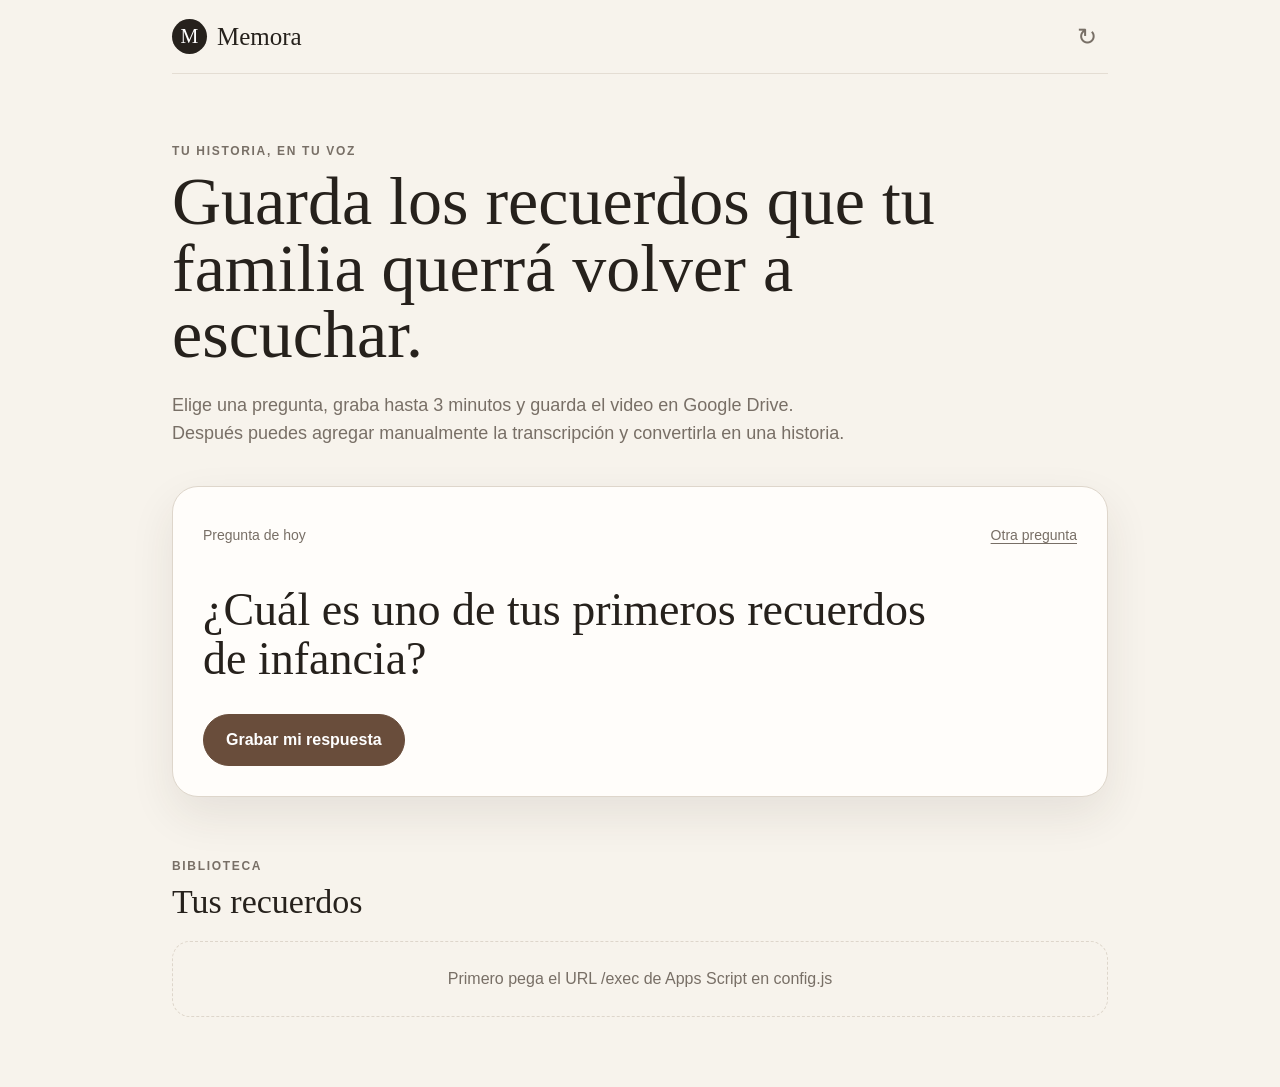
==== mem/index.html @ c2e4596f "Add files via upload" ====
<!doctype html>
<html lang="es">
<head>
  <meta charset="utf-8" />
  <meta name="viewport" content="width=device-width, initial-scale=1, viewport-fit=cover" />
  <meta name="theme-color" content="#f7f3ec" />
  <title>Memora — MVP</title>
  <link rel="stylesheet" href="styles.css" />
</head>
<body>
  <main class="app-shell">
    <header class="topbar">
      <button id="homeBtn" class="brand-button" aria-label="Ir al inicio">
        <span class="brand-mark">M</span>
        <span class="brand-name">Memora</span>
      </button>
      <button id="refreshBtn" class="icon-button" title="Actualizar memorias" aria-label="Actualizar memorias">↻</button>
    </header>

    <section id="homeView" class="view active">
      <div class="hero">
        <p class="eyebrow">TU HISTORIA, EN TU VOZ</p>
        <h1>Guarda los recuerdos que tu familia querrá volver a escuchar.</h1>
        <p class="hero-copy">Elige una pregunta, graba hasta 3 minutos y guarda el video en Google Drive. Después puedes agregar manualmente la transcripción y convertirla en una historia.</p>
      </div>

      <section class="question-card">
        <div class="question-meta">
          <span>Pregunta de hoy</span>
          <button id="anotherQuestionBtn" class="text-button">Otra pregunta</button>
        </div>
        <h2 id="questionText"></h2>
        <button id="startCameraBtn" class="primary-button">Grabar mi respuesta</button>
      </section>

      <section class="library-section">
        <div class="section-heading">
          <div>
            <p class="eyebrow">BIBLIOTECA</p>
            <h2>Tus recuerdos</h2>
          </div>
          <span id="memoryCount" class="memory-count"></span>
        </div>
        <div id="libraryState" class="state-card">Todavía no hay recuerdos guardados.</div>
        <div id="memoryGrid" class="memory-grid"></div>
      </section>
    </section>

    <section id="recordView" class="view">
      <div class="record-header">
        <button id="cancelRecordBtn" class="back-button">← Cancelar</button>
        <span id="recordTimer" class="timer">00:00</span>
      </div>

      <div class="record-question">
        <p class="eyebrow">RESPONDE CON CALMA</p>
        <h2 id="recordQuestionText"></h2>
      </div>

      <div class="camera-frame">
        <video id="cameraPreview" autoplay muted playsinline></video>
        <div id="cameraPlaceholder" class="camera-placeholder">
          <span>Activa cámara y micrófono para comenzar</span>
        </div>
        <div id="recordingBadge" class="recording-badge hidden"><span></span> Grabando</div>
      </div>

      <div class="record-actions">
        <button id="recordBtn" class="record-button" disabled aria-label="Comenzar grabación"><span></span></button>
        <p id="recordHint">Preparando cámara…</p>
      </div>
    </section>

    <section id="reviewView" class="view">
      <button id="reviewBackBtn" class="back-button">← Volver a grabar</button>
      <div class="record-question compact">
        <p class="eyebrow">REVISA TU RESPUESTA</p>
        <h2 id="reviewQuestionText"></h2>
      </div>
      <div class="camera-frame review-frame">
        <video id="recordedPreview" controls playsinline></video>
      </div>
      <div class="review-meta">
        <span id="recordingDuration"></span>
        
      </div>
      <div class="stack-actions">
        <button id="saveVideoBtn" class="primary-button">Guardar recuerdo</button>
        <button id="retakeBtn" class="secondary-button">Grabar de nuevo</button>
      </div>
    </section>

    <section id="savingView" class="view saving-view">
      <div class="loader"></div>
      <p class="eyebrow">GUARDANDO</p>
      <h2 id="savingTitle">Subiendo tu video a Google Drive…</h2>
      <p id="savingDetail">No cierres esta página hasta terminar.</p>
    </section>

    <section id="memoryView" class="view">
      <div class="memory-topline">
        <button id="memoryBackBtn" class="back-button">← Recuerdos</button>
        <button id="shareBtn" class="secondary-button small">Compartir</button>
      </div>

      <article class="memory-article">
        <p id="memoryDate" class="eyebrow"></p>
        <h1 id="memoryTitle"></h1>
        <p id="memoryQuestion" class="memory-question"></p>

        <div class="drive-player-wrap">
          <iframe id="drivePlayer" title="Video del recuerdo" allow="autoplay" allowfullscreen></iframe>
        </div>

        <div class="tabs" role="tablist">
          <button id="storyTab" class="tab active" data-tab="story">Historia</button>
          <button id="transcriptTab" class="tab" data-tab="transcript">Transcripción</button>
        </div>

        <section id="storyPanel" class="text-panel active">
          <div id="storyRead" class="read-copy empty-copy">Aún no hay una historia escrita.</div>
          <div id="storyEdit" class="edit-box">
            <label for="titleInput">Título del recuerdo</label>
            <input id="titleInput" type="text" maxlength="120" placeholder="Ej. El taller de mi abuelo" />
            <label for="storyInput">Historia</label>
            <textarea id="storyInput" rows="12" placeholder="Pega o escribe aquí la versión narrativa final…"></textarea>
          </div>
        </section>

        <section id="transcriptPanel" class="text-panel">
          <div id="transcriptRead" class="read-copy empty-copy">Aún no hay una transcripción.</div>
          <div id="transcriptEdit" class="edit-box">
            <label for="transcriptInput">Transcripción manual</label>
            <textarea id="transcriptInput" rows="14" placeholder="Pega aquí la transcripción verbatim…"></textarea>
          </div>
        </section>

        <div id="editActions" class="edit-actions">
          <button id="saveTextBtn" class="primary-button">Guardar texto</button>
          <p id="textSaveStatus" class="inline-status"></p>
        </div>
      </article>
    </section>

    <div id="toast" class="toast" role="status" aria-live="polite"></div>
  </main>

  <script src="config.js"></script>
  <script src="app.js"></script>
</body>
</html>
---- mem/styles.css ----
:root {
  --bg: #f7f3ec;
  --card: #fffdfa;
  --ink: #26211c;
  --muted: #786f66;
  --line: #ded6cb;
  --accent: #694d3b;
  --accent-dark: #4f392c;
  --soft: #efe7dc;
  --danger: #a54535;
  --shadow: 0 18px 45px rgba(52, 39, 28, 0.09);
  font-family: Inter, ui-sans-serif, -apple-system, BlinkMacSystemFont, "Segoe UI", sans-serif;
}

* { box-sizing: border-box; }
html { background: var(--bg); }
body {
  margin: 0;
  background: var(--bg);
  color: var(--ink);
  min-height: 100vh;
}
button, input, textarea { font: inherit; }
button { cursor: pointer; }

.app-shell { max-width: 980px; margin: 0 auto; padding: 0 22px 70px; }
.topbar {
  min-height: 74px;
  display: flex;
  align-items: center;
  justify-content: space-between;
  border-bottom: 1px solid rgba(222,214,203,.75);
}
.brand-button { border: 0; background: transparent; display:flex; align-items:center; gap:10px; color:var(--ink); padding:0; }
.brand-mark { width:35px; height:35px; display:grid; place-items:center; border-radius:50%; background:var(--ink); color:white; font-family:Georgia,serif; font-size:20px; }
.brand-name { font-family: Georgia, serif; font-size: 25px; }
.icon-button, .back-button, .text-button { border: 0; background: transparent; color: var(--muted); padding: 10px 0; }
.icon-button { font-size: 24px; width:42px; }
.text-button { text-decoration: underline; text-underline-offset: 3px; }

.view { display: none; }
.view.active { display: block; }
.hero { padding: 70px 0 38px; max-width: 780px; }
.eyebrow { margin:0 0 10px; font-size:12px; font-weight:750; letter-spacing:.14em; color:var(--muted); }
h1,h2 { font-family: Georgia, "Times New Roman", serif; font-weight: 500; }
.hero h1 { font-size: clamp(40px, 7vw, 68px); line-height: .98; margin: 0; max-width: 850px; }
.hero-copy { margin: 24px 0 0; max-width: 680px; color: var(--muted); font-size: 18px; line-height: 1.55; }

.question-card {
  background: var(--card);
  border: 1px solid var(--line);
  border-radius: 26px;
  padding: 30px;
  box-shadow: var(--shadow);
}
.question-meta { display:flex; justify-content:space-between; align-items:center; color:var(--muted); font-size:14px; }
.question-card h2 { font-size: clamp(30px, 5vw, 46px); line-height:1.08; max-width:760px; margin:32px 0 30px; }
.primary-button, .secondary-button {
  border-radius: 999px;
  min-height: 52px;
  padding: 0 22px;
  border: 1px solid var(--accent);
  font-weight: 700;
}
.primary-button { background: var(--accent); color:white; }
.primary-button:hover { background:var(--accent-dark); }
.primary-button:disabled { opacity:.55; cursor:not-allowed; }
.secondary-button { background: transparent; color: var(--accent); }
.secondary-button.small { min-height:42px; padding:0 17px; }

.library-section { padding-top: 62px; }
.section-heading { display:flex; justify-content:space-between; align-items:flex-end; gap:24px; margin-bottom:20px; }
.section-heading h2 { font-size:34px; margin:0; }
.memory-count { color:var(--muted); font-size:14px; }
.state-card { padding:28px; border:1px dashed var(--line); border-radius:18px; color:var(--muted); text-align:center; }
.memory-grid { display:grid; grid-template-columns:repeat(3,minmax(0,1fr)); gap:18px; }
.memory-card { background:var(--card); border:1px solid var(--line); border-radius:20px; overflow:hidden; cursor:pointer; transition: transform .15s ease, box-shadow .15s ease; }
.memory-card:hover { transform:translateY(-2px); box-shadow:var(--shadow); }
.memory-thumb { aspect-ratio:16/10; background:linear-gradient(145deg,#d8cab8,#a99480); display:flex; align-items:flex-end; padding:14px; color:white; }
.memory-thumb span { background:rgba(38,33,28,.62); border-radius:999px; padding:7px 10px; font-size:12px; backdrop-filter:blur(8px); }
.memory-card-body { padding:18px; }
.memory-card h3 { margin:0 0 9px; font-family:Georgia,serif; font-size:23px; font-weight:500; }
.memory-card p { margin:0; color:var(--muted); font-size:14px; line-height:1.45; }

.record-header, .memory-topline { display:flex; justify-content:space-between; align-items:center; padding:28px 0 22px; }
.timer { font-variant-numeric: tabular-nums; font-weight:700; color:var(--muted); }
.record-question { max-width:760px; padding: 25px 0 22px; }
.record-question.compact { padding-top:4px; }
.record-question h2 { font-size:clamp(30px,5vw,48px); line-height:1.08; margin:0; }
.camera-frame { position:relative; background:#161412; border-radius:26px; overflow:hidden; aspect-ratio:16/10; box-shadow:var(--shadow); }
.camera-frame video { width:100%; height:100%; object-fit:cover; display:block; background:#161412; }
.camera-placeholder { position:absolute; inset:0; display:grid; place-items:center; color:#d7d0c8; padding:30px; text-align:center; }
.camera-placeholder.hidden { display:none; }
.recording-badge { position:absolute; top:18px; left:18px; background:rgba(30,24,20,.65); color:white; border-radius:999px; padding:8px 11px; font-size:12px; display:flex; gap:7px; align-items:center; }
.recording-badge span { width:9px; height:9px; background:#f04a3e; border-radius:50%; }
.hidden { display:none !important; }
.record-actions { display:flex; flex-direction:column; align-items:center; padding:26px 0; color:var(--muted); }
.record-button { width:78px; height:78px; border-radius:50%; border:7px solid white; outline:2px solid var(--line); background:#d94a3d; display:grid; place-items:center; box-shadow:0 6px 20px rgba(0,0,0,.12); }
.record-button span { width:29px; height:29px; border-radius:50%; background:white; }
.record-button.recording span { border-radius:5px; width:24px; height:24px; }
.review-meta { display:flex; justify-content:space-between; color:var(--muted); font-size:14px; padding:14px 2px 20px; }
.stack-actions { display:grid; grid-template-columns:1fr 1fr; gap:12px; max-width:520px; }

.saving-view { text-align:center; padding:140px 15px; }
.loader { width:44px; height:44px; border:4px solid var(--line); border-top-color:var(--accent); border-radius:50%; margin:0 auto 25px; animation:spin 1s linear infinite; }
@keyframes spin { to { transform:rotate(360deg); } }
.saving-view h2 { font-size:36px; margin:6px 0 10px; }
.saving-view p:last-child { color:var(--muted); }

.memory-article { max-width:780px; margin:0 auto; }
.memory-article > h1 { font-size:clamp(40px,7vw,64px); line-height:1.02; margin:8px 0 16px; }
.memory-question { color:var(--muted); font-family:Georgia,serif; font-style:italic; font-size:21px; line-height:1.45; margin:0 0 28px; }
.drive-player-wrap { background:#171411; border-radius:24px; overflow:hidden; aspect-ratio:16/9; box-shadow:var(--shadow); }
.drive-player-wrap iframe { border:0; width:100%; height:100%; background:#171411; }
.tabs { display:flex; gap:24px; margin:42px 0 0; border-bottom:1px solid var(--line); }
.tab { border:0; background:transparent; padding:14px 0; color:var(--muted); font-weight:700; border-bottom:2px solid transparent; }
.tab.active { color:var(--ink); border-color:var(--ink); }
.text-panel { display:none; padding:28px 0 8px; }
.text-panel.active { display:block; }
.read-copy { font-family:Georgia,serif; font-size:22px; line-height:1.75; white-space:pre-wrap; }
.empty-copy { color:#a39b93; font-style:italic; }
.edit-box { margin-top:30px; padding:24px; border-radius:20px; background:var(--card); border:1px solid var(--line); display:grid; gap:10px; }
.edit-box label { font-weight:700; font-size:13px; margin-top:6px; }
.edit-box input, .edit-box textarea { border:1px solid var(--line); border-radius:13px; background:white; padding:13px 14px; color:var(--ink); width:100%; }
.edit-box textarea { resize:vertical; line-height:1.5; }
.edit-actions { display:flex; align-items:center; gap:16px; padding:14px 0 60px; }
.inline-status { color:var(--muted); font-size:14px; }

.toast { position:fixed; left:50%; bottom:26px; transform:translate(-50%,120px); opacity:0; background:#25201c; color:white; border-radius:999px; padding:12px 18px; box-shadow:var(--shadow); transition:.25s ease; z-index:50; max-width:calc(100vw - 30px); text-align:center; }
.toast.show { transform:translate(-50%,0); opacity:1; }

body.family-view .topbar,
body.family-view #memoryBackBtn,
body.family-view #shareBtn,
body.family-view .edit-box,
body.family-view #editActions { display:none !important; }
body.family-view .memory-topline { min-height:28px; padding:0; }

@media (max-width: 760px) {
  .app-shell { padding:0 15px 55px; }
  .hero { padding-top:48px; }
  .question-card { padding:22px; border-radius:21px; }
  .memory-grid { grid-template-columns:1fr; }
  .camera-frame { aspect-ratio:4/5; border-radius:22px; }
  .review-frame { aspect-ratio:4/5; }
  .stack-actions { grid-template-columns:1fr; max-width:none; }
  .memory-article > h1 { font-size:42px; }
  .read-copy { font-size:20px; }
  .drive-player-wrap { border-radius:18px; }
}
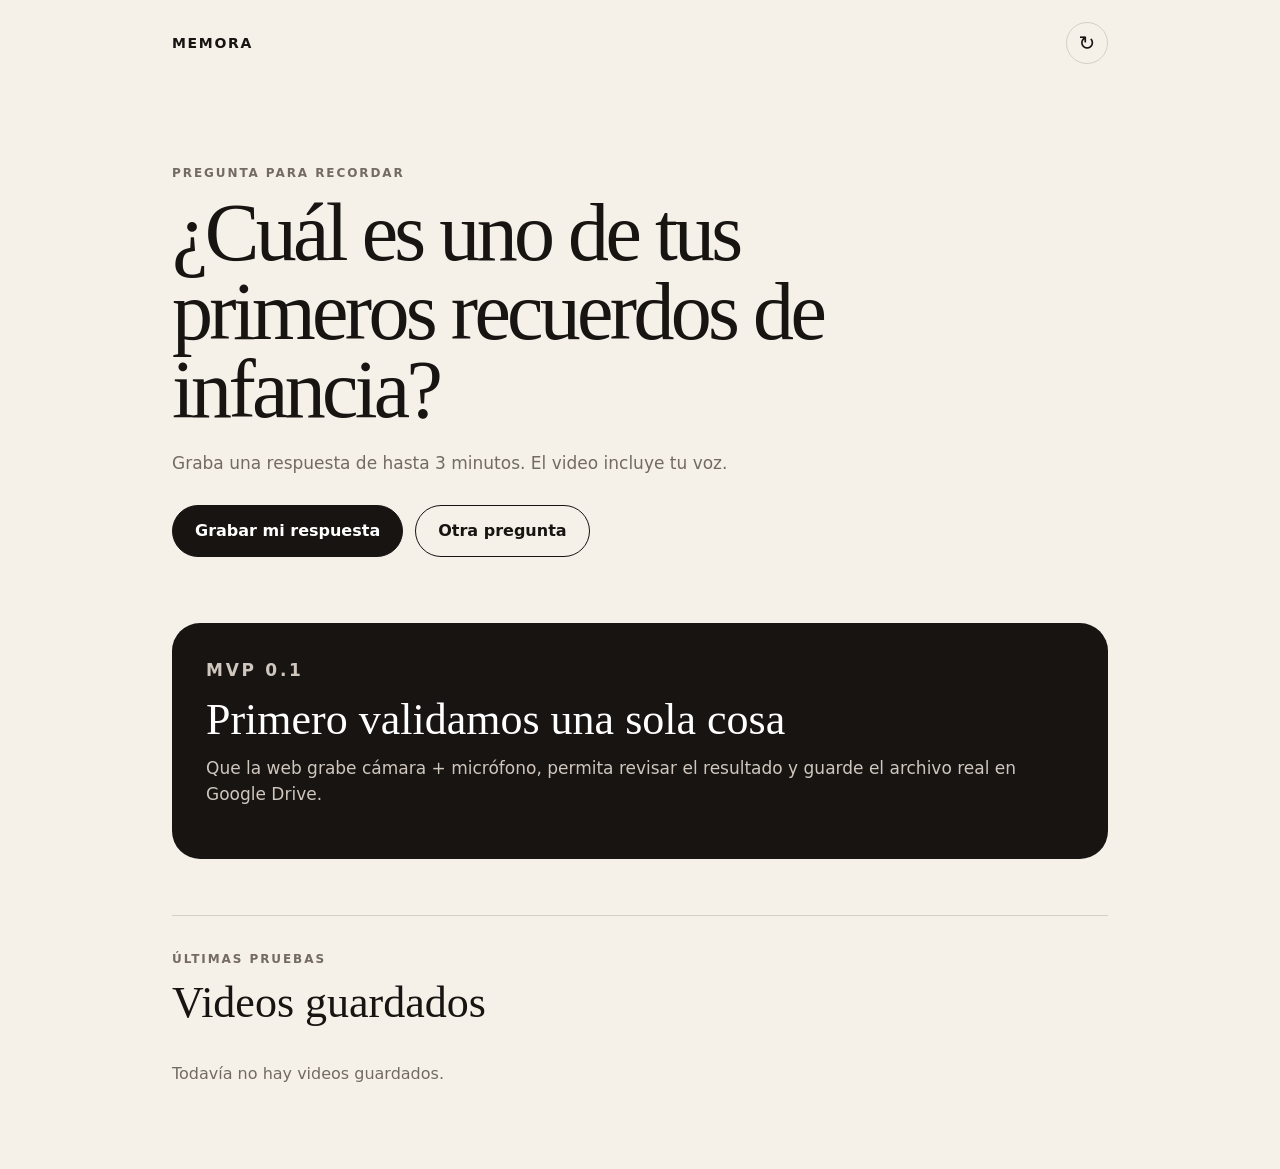
==== commit 4725d988: "Add files via upload" ====
--- a/mem/index.html
+++ b/mem/index.html
@@ -2,148 +2,104 @@
 <html lang="es">
 <head>
   <meta charset="utf-8" />
-  <meta name="viewport" content="width=device-width, initial-scale=1, viewport-fit=cover" />
-  <meta name="theme-color" content="#f7f3ec" />
-  <title>Memora — MVP</title>
+  <meta name="viewport" content="width=device-width,initial-scale=1,viewport-fit=cover" />
+  <meta name="theme-color" content="#f5f0e8" />
+  <title>Memora — MVP 0.1</title>
   <link rel="stylesheet" href="styles.css" />
 </head>
 <body>
-  <main class="app-shell">
+  <main class="shell">
     <header class="topbar">
-      <button id="homeBtn" class="brand-button" aria-label="Ir al inicio">
-        <span class="brand-mark">M</span>
-        <span class="brand-name">Memora</span>
-      </button>
-      <button id="refreshBtn" class="icon-button" title="Actualizar memorias" aria-label="Actualizar memorias">↻</button>
+      <a class="brand" href="./">MEMORA</a>
+      <button id="refreshBtn" class="icon-btn" type="button" title="Actualizar">↻</button>
     </header>
 
     <section id="homeView" class="view active">
       <div class="hero">
-        <p class="eyebrow">TU HISTORIA, EN TU VOZ</p>
-        <h1>Guarda los recuerdos que tu familia querrá volver a escuchar.</h1>
-        <p class="hero-copy">Elige una pregunta, graba hasta 3 minutos y guarda el video en Google Drive. Después puedes agregar manualmente la transcripción y convertirla en una historia.</p>
+        <p class="eyebrow">PREGUNTA PARA RECORDAR</p>
+        <h1 id="questionText">Cargando pregunta…</h1>
+        <p class="subcopy">Graba una respuesta de hasta 3 minutos. El video incluye tu voz.</p>
+        <div class="hero-actions">
+          <button id="startCameraBtn" class="primary-btn" type="button">Grabar mi respuesta</button>
+          <button id="anotherQuestionBtn" class="secondary-btn" type="button">Otra pregunta</button>
+        </div>
       </div>
 
-      <section class="question-card">
-        <div class="question-meta">
-          <span>Pregunta de hoy</span>
-          <button id="anotherQuestionBtn" class="text-button">Otra pregunta</button>
-        </div>
-        <h2 id="questionText"></h2>
-        <button id="startCameraBtn" class="primary-button">Grabar mi respuesta</button>
+      <section class="proof-card">
+        <p class="eyebrow">MVP 0.1</p>
+        <h2>Primero validamos una sola cosa</h2>
+        <p>Que la web grabe cámara + micrófono, permita revisar el resultado y guarde el archivo real en Google Drive.</p>
       </section>
 
-      <section class="library-section">
-        <div class="section-heading">
+      <section class="latest-section">
+        <div class="section-title-row">
           <div>
-            <p class="eyebrow">BIBLIOTECA</p>
-            <h2>Tus recuerdos</h2>
+            <p class="eyebrow">ÚLTIMAS PRUEBAS</p>
+            <h2>Videos guardados</h2>
           </div>
-          <span id="memoryCount" class="memory-count"></span>
         </div>
-        <div id="libraryState" class="state-card">Todavía no hay recuerdos guardados.</div>
-        <div id="memoryGrid" class="memory-grid"></div>
+        <div id="memoryList" class="memory-list"></div>
+        <p id="emptyMemories" class="empty-copy">Todavía no hay videos guardados.</p>
       </section>
     </section>
 
     <section id="recordView" class="view">
-      <div class="record-header">
-        <button id="cancelRecordBtn" class="back-button">← Cancelar</button>
-        <span id="recordTimer" class="timer">00:00</span>
+      <button id="cancelRecordBtn" class="back-btn" type="button">← Volver</button>
+      <p class="eyebrow">RESPONDE ESTA PREGUNTA</p>
+      <h2 id="recordQuestionText" class="record-question"></h2>
+
+      <div class="camera-wrap">
+        <video id="cameraPreview" autoplay muted playsinline></video>
+        <div id="cameraPlaceholder" class="camera-placeholder">Preparando cámara…</div>
+        <div id="recordingBadge" class="recording-badge hidden">● <span id="recordTimer">00:00</span></div>
       </div>
 
-      <div class="record-question">
-        <p class="eyebrow">RESPONDE CON CALMA</p>
-        <h2 id="recordQuestionText"></h2>
-      </div>
-
-      <div class="camera-frame">
-        <video id="cameraPreview" autoplay muted playsinline></video>
-        <div id="cameraPlaceholder" class="camera-placeholder">
-          <span>Activa cámara y micrófono para comenzar</span>
-        </div>
-        <div id="recordingBadge" class="recording-badge hidden"><span></span> Grabando</div>
-      </div>
-
-      <div class="record-actions">
-        <button id="recordBtn" class="record-button" disabled aria-label="Comenzar grabación"><span></span></button>
-        <p id="recordHint">Preparando cámara…</p>
+      <div class="record-controls">
+        <button id="recordBtn" class="record-btn" type="button" aria-label="Comenzar o terminar grabación">
+          <span></span>
+        </button>
+        <p id="recordHint">Máximo 3 minutos</p>
       </div>
     </section>
 
     <section id="reviewView" class="view">
-      <button id="reviewBackBtn" class="back-button">← Volver a grabar</button>
-      <div class="record-question compact">
-        <p class="eyebrow">REVISA TU RESPUESTA</p>
-        <h2 id="reviewQuestionText"></h2>
-      </div>
-      <div class="camera-frame review-frame">
+      <button id="reviewBackBtn" class="back-btn" type="button">← Descartar</button>
+      <p class="eyebrow">REVISA TU RESPUESTA</p>
+      <h2 id="reviewQuestionText" class="record-question"></h2>
+
+      <div class="review-player">
         <video id="recordedPreview" controls playsinline></video>
       </div>
-      <div class="review-meta">
-        <span id="recordingDuration"></span>
-        
-      </div>
+      <p id="recordingDuration" class="meta-copy"></p>
+
       <div class="stack-actions">
-        <button id="saveVideoBtn" class="primary-button">Guardar recuerdo</button>
-        <button id="retakeBtn" class="secondary-button">Grabar de nuevo</button>
+        <button id="saveVideoBtn" class="primary-btn" type="button">Guardar video en Drive</button>
+        <button id="retakeBtn" class="secondary-btn" type="button">Grabar otra vez</button>
       </div>
     </section>
 
-    <section id="savingView" class="view saving-view">
-      <div class="loader"></div>
-      <p class="eyebrow">GUARDANDO</p>
-      <h2 id="savingTitle">Subiendo tu video a Google Drive…</h2>
-      <p id="savingDetail">No cierres esta página hasta terminar.</p>
+    <section id="savingView" class="view centered-view">
+      <div class="spinner" aria-hidden="true"></div>
+      <h2 id="savingTitle">Guardando video…</h2>
+      <p id="savingDetail">No cierres esta página.</p>
     </section>
 
-    <section id="memoryView" class="view">
-      <div class="memory-topline">
-        <button id="memoryBackBtn" class="back-button">← Recuerdos</button>
-        <button id="shareBtn" class="secondary-button small">Compartir</button>
+    <section id="successView" class="view">
+      <button id="successHomeBtn" class="back-btn" type="button">← Inicio</button>
+      <p class="eyebrow">VIDEO GUARDADO</p>
+      <h1>La grabación ya está en Google Drive.</h1>
+      <p id="successQuestion" class="success-question"></p>
+      <div class="drive-player-wrap">
+        <iframe id="drivePlayer" title="Video guardado en Google Drive" allow="autoplay"></iframe>
       </div>
+      <div class="stack-actions">
+        <a id="openDriveBtn" class="primary-btn link-btn" href="#" target="_blank" rel="noopener">Abrir archivo en Drive</a>
+        <button id="recordAnotherBtn" class="secondary-btn" type="button">Grabar otro recuerdo</button>
+      </div>
+    </section>
+  </main>
 
-      <article class="memory-article">
-        <p id="memoryDate" class="eyebrow"></p>
-        <h1 id="memoryTitle"></h1>
-        <p id="memoryQuestion" class="memory-question"></p>
-
-        <div class="drive-player-wrap">
-          <iframe id="drivePlayer" title="Video del recuerdo" allow="autoplay" allowfullscreen></iframe>
-        </div>
-
-        <div class="tabs" role="tablist">
-          <button id="storyTab" class="tab active" data-tab="story">Historia</button>
-          <button id="transcriptTab" class="tab" data-tab="transcript">Transcripción</button>
-        </div>
-
-        <section id="storyPanel" class="text-panel active">
-          <div id="storyRead" class="read-copy empty-copy">Aún no hay una historia escrita.</div>
-          <div id="storyEdit" class="edit-box">
-            <label for="titleInput">Título del recuerdo</label>
-            <input id="titleInput" type="text" maxlength="120" placeholder="Ej. El taller de mi abuelo" />
-            <label for="storyInput">Historia</label>
-            <textarea id="storyInput" rows="12" placeholder="Pega o escribe aquí la versión narrativa final…"></textarea>
-          </div>
-        </section>
-
-        <section id="transcriptPanel" class="text-panel">
-          <div id="transcriptRead" class="read-copy empty-copy">Aún no hay una transcripción.</div>
-          <div id="transcriptEdit" class="edit-box">
-            <label for="transcriptInput">Transcripción manual</label>
-            <textarea id="transcriptInput" rows="14" placeholder="Pega aquí la transcripción verbatim…"></textarea>
-          </div>
-        </section>
-
-        <div id="editActions" class="edit-actions">
-          <button id="saveTextBtn" class="primary-button">Guardar texto</button>
-          <p id="textSaveStatus" class="inline-status"></p>
-        </div>
-      </article>
-    </section>
-
-    <div id="toast" class="toast" role="status" aria-live="polite"></div>
-  </main>
+  <div id="toast" class="toast" role="status" aria-live="polite"></div>
 
   <script src="config.js"></script>
   <script src="app.js"></script>
--- a/mem/styles.css
+++ b/mem/styles.css
@@ -1,150 +1,82 @@
 :root {
-  --bg: #f7f3ec;
-  --card: #fffdfa;
-  --ink: #26211c;
-  --muted: #786f66;
-  --line: #ded6cb;
-  --accent: #694d3b;
-  --accent-dark: #4f392c;
-  --soft: #efe7dc;
-  --danger: #a54535;
-  --shadow: 0 18px 45px rgba(52, 39, 28, 0.09);
-  font-family: Inter, ui-sans-serif, -apple-system, BlinkMacSystemFont, "Segoe UI", sans-serif;
+  --bg: #f5f0e8;
+  --ink: #171412;
+  --muted: #736b63;
+  --line: #d8cfc4;
+  --paper: #fffdf9;
+  --accent: #d64b3d;
+  --accent-dark: #b73b30;
+  --radius: 28px;
 }
-
 * { box-sizing: border-box; }
 html { background: var(--bg); }
 body {
   margin: 0;
+  min-height: 100vh;
   background: var(--bg);
   color: var(--ink);
-  min-height: 100vh;
+  font-family: Inter, ui-sans-serif, system-ui, -apple-system, BlinkMacSystemFont, "Segoe UI", sans-serif;
 }
 button, input, textarea { font: inherit; }
-button { cursor: pointer; }
-
-.app-shell { max-width: 980px; margin: 0 auto; padding: 0 22px 70px; }
-.topbar {
-  min-height: 74px;
-  display: flex;
-  align-items: center;
-  justify-content: space-between;
-  border-bottom: 1px solid rgba(222,214,203,.75);
+button, a { -webkit-tap-highlight-color: transparent; }
+.shell { width: min(980px, 100%); margin: 0 auto; padding: 22px 22px 70px; }
+.topbar { display:flex; align-items:center; justify-content:space-between; margin-bottom:30px; }
+.brand { color:var(--ink); text-decoration:none; font-weight:900; letter-spacing:.12em; font-size:14px; }
+.icon-btn, .back-btn { border:0; background:transparent; color:var(--ink); cursor:pointer; }
+.icon-btn { width:42px; height:42px; border:1px solid var(--line); border-radius:50%; font-size:20px; }
+.back-btn { padding:0 0 24px; font-weight:750; }
+.view { display:none; }
+.view.active { display:block; }
+.hero { padding:72px 0 54px; max-width:790px; }
+.eyebrow { margin:0 0 14px; color:var(--muted); font-size:12px; font-weight:900; letter-spacing:.16em; }
+h1, h2, p { margin-top:0; }
+h1 { margin-bottom:20px; font-family: Georgia, "Times New Roman", serif; font-size:clamp(42px,8vw,82px); line-height:.96; font-weight:500; letter-spacing:-.045em; }
+h2 { margin-bottom:12px; font-family: Georgia, "Times New Roman", serif; font-size:clamp(28px,5vw,44px); line-height:1.05; font-weight:500; }
+.subcopy, .proof-card p, .meta-copy, .success-question { color:var(--muted); font-size:17px; line-height:1.55; }
+.hero-actions, .stack-actions { display:flex; gap:12px; flex-wrap:wrap; margin-top:28px; }
+.primary-btn, .secondary-btn {
+  min-height:52px; padding:0 22px; border-radius:999px; cursor:pointer; font-weight:850; border:1px solid var(--ink);
 }
-.brand-button { border: 0; background: transparent; display:flex; align-items:center; gap:10px; color:var(--ink); padding:0; }
-.brand-mark { width:35px; height:35px; display:grid; place-items:center; border-radius:50%; background:var(--ink); color:white; font-family:Georgia,serif; font-size:20px; }
-.brand-name { font-family: Georgia, serif; font-size: 25px; }
-.icon-button, .back-button, .text-button { border: 0; background: transparent; color: var(--muted); padding: 10px 0; }
-.icon-button { font-size: 24px; width:42px; }
-.text-button { text-decoration: underline; text-underline-offset: 3px; }
-
-.view { display: none; }
-.view.active { display: block; }
-.hero { padding: 70px 0 38px; max-width: 780px; }
-.eyebrow { margin:0 0 10px; font-size:12px; font-weight:750; letter-spacing:.14em; color:var(--muted); }
-h1,h2 { font-family: Georgia, "Times New Roman", serif; font-weight: 500; }
-.hero h1 { font-size: clamp(40px, 7vw, 68px); line-height: .98; margin: 0; max-width: 850px; }
-.hero-copy { margin: 24px 0 0; max-width: 680px; color: var(--muted); font-size: 18px; line-height: 1.55; }
-
-.question-card {
-  background: var(--card);
-  border: 1px solid var(--line);
-  border-radius: 26px;
-  padding: 30px;
-  box-shadow: var(--shadow);
+.primary-btn { background:var(--ink); color:#fff; }
+.primary-btn:hover { background:#000; }
+.secondary-btn { background:transparent; color:var(--ink); }
+.link-btn { display:inline-flex; align-items:center; justify-content:center; text-decoration:none; }
+.proof-card { background:var(--ink); color:#fff; border-radius:var(--radius); padding:34px; margin:12px 0 56px; }
+.proof-card .eyebrow, .proof-card p { color:#cfc6bd; }
+.latest-section { padding-top:10px; border-top:1px solid var(--line); }
+.section-title-row { display:flex; justify-content:space-between; align-items:flex-end; gap:20px; margin:26px 0; }
+.memory-list { display:grid; grid-template-columns:repeat(3,minmax(0,1fr)); gap:14px; }
+.memory-card { background:var(--paper); border:1px solid var(--line); border-radius:20px; padding:18px; }
+.memory-card strong { display:block; margin-bottom:8px; }
+.memory-card small { color:var(--muted); }
+.memory-card a { display:inline-block; color:var(--ink); margin-top:12px; font-weight:800; }
+.empty-copy { color:var(--muted); }
+.record-question { max-width:800px; margin-bottom:28px; }
+.camera-wrap, .review-player, .drive-player-wrap { background:#151311; border-radius:30px; overflow:hidden; position:relative; }
+.camera-wrap { aspect-ratio:16/9; }
+.camera-wrap video, .review-player video { width:100%; height:100%; display:block; object-fit:cover; background:#151311; }
+.review-player video { max-height:70vh; object-fit:contain; }
+.camera-placeholder { position:absolute; inset:0; display:grid; place-items:center; color:#fff; }
+.hidden { display:none !important; }
+.recording-badge { position:absolute; top:18px; left:18px; border-radius:999px; padding:9px 13px; color:#fff; background:rgba(0,0,0,.62); font-variant-numeric:tabular-nums; }
+.record-controls { display:flex; flex-direction:column; align-items:center; gap:14px; padding:36px 0; }
+.record-controls p { color:var(--muted); }
+.record-btn { width:104px; height:104px; border-radius:50%; border:3px solid #fff; outline:3px solid var(--line); background:#fff; cursor:pointer; box-shadow:0 12px 30px rgba(0,0,0,.09); display:grid; place-items:center; }
+.record-btn span { width:70px; height:70px; border-radius:50%; background:var(--accent); transition:.2s ease; }
+.record-btn.recording span { width:42px; height:42px; border-radius:10px; }
+.centered-view { min-height:60vh; text-align:center; place-content:center; }
+.centered-view.active { display:grid; }
+.spinner { width:46px; height:46px; margin:0 auto 22px; border-radius:50%; border:4px solid var(--line); border-top-color:var(--accent); animation:spin .8s linear infinite; }
+@keyframes spin { to { transform:rotate(360deg); } }
+.drive-player-wrap { aspect-ratio:16/9; margin:28px 0 0; }
+.drive-player-wrap iframe { width:100%; height:100%; border:0; background:#151311; }
+.toast { position:fixed; left:50%; bottom:24px; transform:translate(-50%,20px); opacity:0; pointer-events:none; background:var(--ink); color:#fff; padding:12px 18px; border-radius:999px; transition:.2s; }
+.toast.show { opacity:1; transform:translate(-50%,0); }
+@media (max-width:720px) {
+  .shell { padding:18px 16px 48px; }
+  .hero { padding:46px 0 38px; }
+  .hero-actions, .stack-actions { flex-direction:column; }
+  .primary-btn, .secondary-btn, .link-btn { width:100%; }
+  .memory-list { grid-template-columns:1fr; }
+  .camera-wrap { aspect-ratio:3/4; }
 }
-.question-meta { display:flex; justify-content:space-between; align-items:center; color:var(--muted); font-size:14px; }
-.question-card h2 { font-size: clamp(30px, 5vw, 46px); line-height:1.08; max-width:760px; margin:32px 0 30px; }
-.primary-button, .secondary-button {
-  border-radius: 999px;
-  min-height: 52px;
-  padding: 0 22px;
-  border: 1px solid var(--accent);
-  font-weight: 700;
-}
-.primary-button { background: var(--accent); color:white; }
-.primary-button:hover { background:var(--accent-dark); }
-.primary-button:disabled { opacity:.55; cursor:not-allowed; }
-.secondary-button { background: transparent; color: var(--accent); }
-.secondary-button.small { min-height:42px; padding:0 17px; }
-
-.library-section { padding-top: 62px; }
-.section-heading { display:flex; justify-content:space-between; align-items:flex-end; gap:24px; margin-bottom:20px; }
-.section-heading h2 { font-size:34px; margin:0; }
-.memory-count { color:var(--muted); font-size:14px; }
-.state-card { padding:28px; border:1px dashed var(--line); border-radius:18px; color:var(--muted); text-align:center; }
-.memory-grid { display:grid; grid-template-columns:repeat(3,minmax(0,1fr)); gap:18px; }
-.memory-card { background:var(--card); border:1px solid var(--line); border-radius:20px; overflow:hidden; cursor:pointer; transition: transform .15s ease, box-shadow .15s ease; }
-.memory-card:hover { transform:translateY(-2px); box-shadow:var(--shadow); }
-.memory-thumb { aspect-ratio:16/10; background:linear-gradient(145deg,#d8cab8,#a99480); display:flex; align-items:flex-end; padding:14px; color:white; }
-.memory-thumb span { background:rgba(38,33,28,.62); border-radius:999px; padding:7px 10px; font-size:12px; backdrop-filter:blur(8px); }
-.memory-card-body { padding:18px; }
-.memory-card h3 { margin:0 0 9px; font-family:Georgia,serif; font-size:23px; font-weight:500; }
-.memory-card p { margin:0; color:var(--muted); font-size:14px; line-height:1.45; }
-
-.record-header, .memory-topline { display:flex; justify-content:space-between; align-items:center; padding:28px 0 22px; }
-.timer { font-variant-numeric: tabular-nums; font-weight:700; color:var(--muted); }
-.record-question { max-width:760px; padding: 25px 0 22px; }
-.record-question.compact { padding-top:4px; }
-.record-question h2 { font-size:clamp(30px,5vw,48px); line-height:1.08; margin:0; }
-.camera-frame { position:relative; background:#161412; border-radius:26px; overflow:hidden; aspect-ratio:16/10; box-shadow:var(--shadow); }
-.camera-frame video { width:100%; height:100%; object-fit:cover; display:block; background:#161412; }
-.camera-placeholder { position:absolute; inset:0; display:grid; place-items:center; color:#d7d0c8; padding:30px; text-align:center; }
-.camera-placeholder.hidden { display:none; }
-.recording-badge { position:absolute; top:18px; left:18px; background:rgba(30,24,20,.65); color:white; border-radius:999px; padding:8px 11px; font-size:12px; display:flex; gap:7px; align-items:center; }
-.recording-badge span { width:9px; height:9px; background:#f04a3e; border-radius:50%; }
-.hidden { display:none !important; }
-.record-actions { display:flex; flex-direction:column; align-items:center; padding:26px 0; color:var(--muted); }
-.record-button { width:78px; height:78px; border-radius:50%; border:7px solid white; outline:2px solid var(--line); background:#d94a3d; display:grid; place-items:center; box-shadow:0 6px 20px rgba(0,0,0,.12); }
-.record-button span { width:29px; height:29px; border-radius:50%; background:white; }
-.record-button.recording span { border-radius:5px; width:24px; height:24px; }
-.review-meta { display:flex; justify-content:space-between; color:var(--muted); font-size:14px; padding:14px 2px 20px; }
-.stack-actions { display:grid; grid-template-columns:1fr 1fr; gap:12px; max-width:520px; }
-
-.saving-view { text-align:center; padding:140px 15px; }
-.loader { width:44px; height:44px; border:4px solid var(--line); border-top-color:var(--accent); border-radius:50%; margin:0 auto 25px; animation:spin 1s linear infinite; }
-@keyframes spin { to { transform:rotate(360deg); } }
-.saving-view h2 { font-size:36px; margin:6px 0 10px; }
-.saving-view p:last-child { color:var(--muted); }
-
-.memory-article { max-width:780px; margin:0 auto; }
-.memory-article > h1 { font-size:clamp(40px,7vw,64px); line-height:1.02; margin:8px 0 16px; }
-.memory-question { color:var(--muted); font-family:Georgia,serif; font-style:italic; font-size:21px; line-height:1.45; margin:0 0 28px; }
-.drive-player-wrap { background:#171411; border-radius:24px; overflow:hidden; aspect-ratio:16/9; box-shadow:var(--shadow); }
-.drive-player-wrap iframe { border:0; width:100%; height:100%; background:#171411; }
-.tabs { display:flex; gap:24px; margin:42px 0 0; border-bottom:1px solid var(--line); }
-.tab { border:0; background:transparent; padding:14px 0; color:var(--muted); font-weight:700; border-bottom:2px solid transparent; }
-.tab.active { color:var(--ink); border-color:var(--ink); }
-.text-panel { display:none; padding:28px 0 8px; }
-.text-panel.active { display:block; }
-.read-copy { font-family:Georgia,serif; font-size:22px; line-height:1.75; white-space:pre-wrap; }
-.empty-copy { color:#a39b93; font-style:italic; }
-.edit-box { margin-top:30px; padding:24px; border-radius:20px; background:var(--card); border:1px solid var(--line); display:grid; gap:10px; }
-.edit-box label { font-weight:700; font-size:13px; margin-top:6px; }
-.edit-box input, .edit-box textarea { border:1px solid var(--line); border-radius:13px; background:white; padding:13px 14px; color:var(--ink); width:100%; }
-.edit-box textarea { resize:vertical; line-height:1.5; }
-.edit-actions { display:flex; align-items:center; gap:16px; padding:14px 0 60px; }
-.inline-status { color:var(--muted); font-size:14px; }
-
-.toast { position:fixed; left:50%; bottom:26px; transform:translate(-50%,120px); opacity:0; background:#25201c; color:white; border-radius:999px; padding:12px 18px; box-shadow:var(--shadow); transition:.25s ease; z-index:50; max-width:calc(100vw - 30px); text-align:center; }
-.toast.show { transform:translate(-50%,0); opacity:1; }
-
-body.family-view .topbar,
-body.family-view #memoryBackBtn,
-body.family-view #shareBtn,
-body.family-view .edit-box,
-body.family-view #editActions { display:none !important; }
-body.family-view .memory-topline { min-height:28px; padding:0; }
-
-@media (max-width: 760px) {
-  .app-shell { padding:0 15px 55px; }
-  .hero { padding-top:48px; }
-  .question-card { padding:22px; border-radius:21px; }
-  .memory-grid { grid-template-columns:1fr; }
-  .camera-frame { aspect-ratio:4/5; border-radius:22px; }
-  .review-frame { aspect-ratio:4/5; }
-  .stack-actions { grid-template-columns:1fr; max-width:none; }
-  .memory-article > h1 { font-size:42px; }
-  .read-copy { font-size:20px; }
-  .drive-player-wrap { border-radius:18px; }
-}
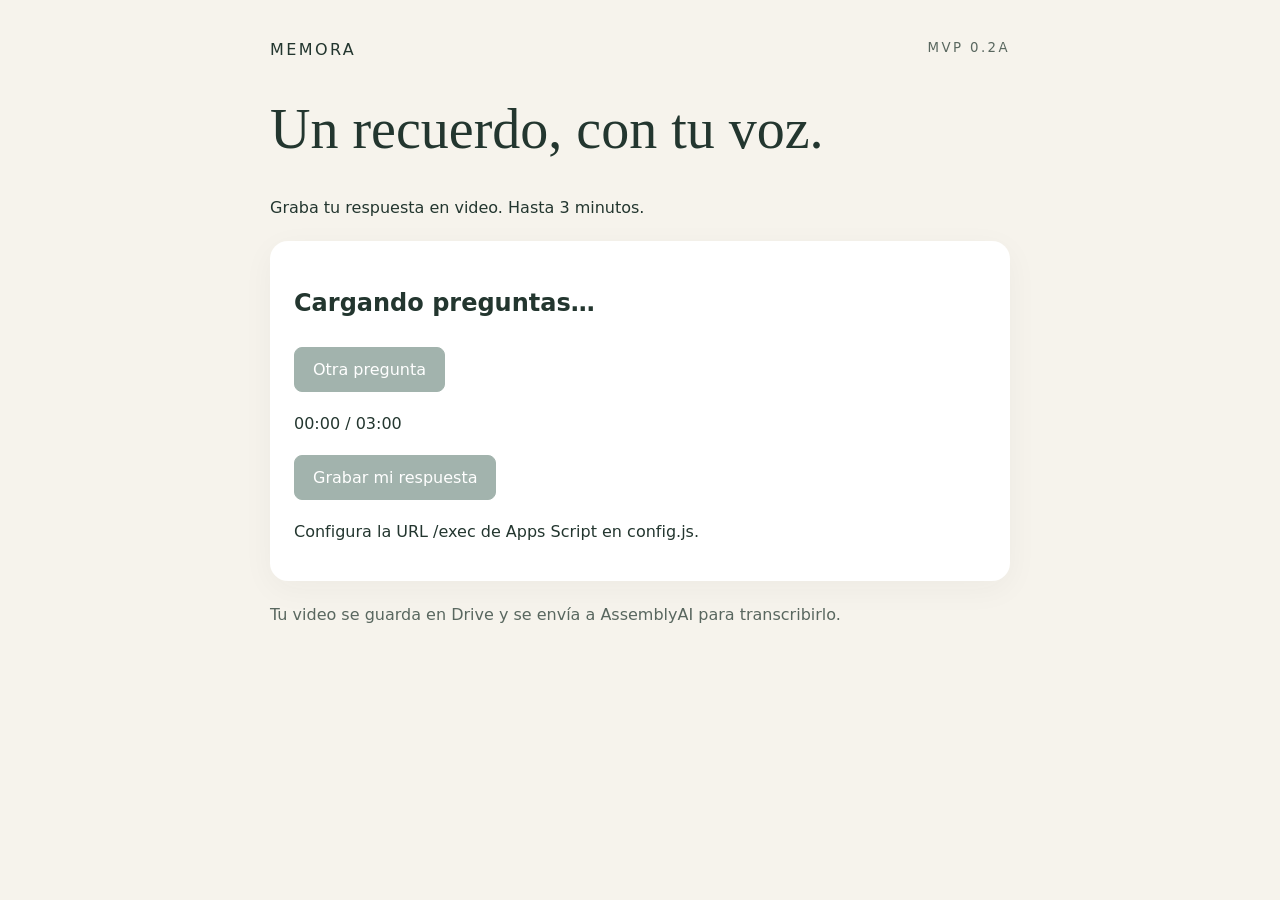
==== commit a0473143: "Add files via upload" ====
--- a/mem/index.html
+++ b/mem/index.html
@@ -1,107 +1,6 @@
 <!doctype html>
-<html lang="es">
-<head>
-  <meta charset="utf-8" />
-  <meta name="viewport" content="width=device-width,initial-scale=1,viewport-fit=cover" />
-  <meta name="theme-color" content="#f5f0e8" />
-  <title>Memora — MVP 0.1</title>
-  <link rel="stylesheet" href="styles.css" />
-</head>
-<body>
-  <main class="shell">
-    <header class="topbar">
-      <a class="brand" href="./">MEMORA</a>
-      <button id="refreshBtn" class="icon-btn" type="button" title="Actualizar">↻</button>
-    </header>
-
-    <section id="homeView" class="view active">
-      <div class="hero">
-        <p class="eyebrow">PREGUNTA PARA RECORDAR</p>
-        <h1 id="questionText">Cargando pregunta…</h1>
-        <p class="subcopy">Graba una respuesta de hasta 3 minutos. El video incluye tu voz.</p>
-        <div class="hero-actions">
-          <button id="startCameraBtn" class="primary-btn" type="button">Grabar mi respuesta</button>
-          <button id="anotherQuestionBtn" class="secondary-btn" type="button">Otra pregunta</button>
-        </div>
-      </div>
-
-      <section class="proof-card">
-        <p class="eyebrow">MVP 0.1</p>
-        <h2>Primero validamos una sola cosa</h2>
-        <p>Que la web grabe cámara + micrófono, permita revisar el resultado y guarde el archivo real en Google Drive.</p>
-      </section>
-
-      <section class="latest-section">
-        <div class="section-title-row">
-          <div>
-            <p class="eyebrow">ÚLTIMAS PRUEBAS</p>
-            <h2>Videos guardados</h2>
-          </div>
-        </div>
-        <div id="memoryList" class="memory-list"></div>
-        <p id="emptyMemories" class="empty-copy">Todavía no hay videos guardados.</p>
-      </section>
-    </section>
-
-    <section id="recordView" class="view">
-      <button id="cancelRecordBtn" class="back-btn" type="button">← Volver</button>
-      <p class="eyebrow">RESPONDE ESTA PREGUNTA</p>
-      <h2 id="recordQuestionText" class="record-question"></h2>
-
-      <div class="camera-wrap">
-        <video id="cameraPreview" autoplay muted playsinline></video>
-        <div id="cameraPlaceholder" class="camera-placeholder">Preparando cámara…</div>
-        <div id="recordingBadge" class="recording-badge hidden">● <span id="recordTimer">00:00</span></div>
-      </div>
-
-      <div class="record-controls">
-        <button id="recordBtn" class="record-btn" type="button" aria-label="Comenzar o terminar grabación">
-          <span></span>
-        </button>
-        <p id="recordHint">Máximo 3 minutos</p>
-      </div>
-    </section>
-
-    <section id="reviewView" class="view">
-      <button id="reviewBackBtn" class="back-btn" type="button">← Descartar</button>
-      <p class="eyebrow">REVISA TU RESPUESTA</p>
-      <h2 id="reviewQuestionText" class="record-question"></h2>
-
-      <div class="review-player">
-        <video id="recordedPreview" controls playsinline></video>
-      </div>
-      <p id="recordingDuration" class="meta-copy"></p>
-
-      <div class="stack-actions">
-        <button id="saveVideoBtn" class="primary-btn" type="button">Guardar video en Drive</button>
-        <button id="retakeBtn" class="secondary-btn" type="button">Grabar otra vez</button>
-      </div>
-    </section>
-
-    <section id="savingView" class="view centered-view">
-      <div class="spinner" aria-hidden="true"></div>
-      <h2 id="savingTitle">Guardando video…</h2>
-      <p id="savingDetail">No cierres esta página.</p>
-    </section>
-
-    <section id="successView" class="view">
-      <button id="successHomeBtn" class="back-btn" type="button">← Inicio</button>
-      <p class="eyebrow">VIDEO GUARDADO</p>
-      <h1>La grabación ya está en Google Drive.</h1>
-      <p id="successQuestion" class="success-question"></p>
-      <div class="drive-player-wrap">
-        <iframe id="drivePlayer" title="Video guardado en Google Drive" allow="autoplay"></iframe>
-      </div>
-      <div class="stack-actions">
-        <a id="openDriveBtn" class="primary-btn link-btn" href="#" target="_blank" rel="noopener">Abrir archivo en Drive</a>
-        <button id="recordAnotherBtn" class="secondary-btn" type="button">Grabar otro recuerdo</button>
-      </div>
-    </section>
-  </main>
-
-  <div id="toast" class="toast" role="status" aria-live="polite"></div>
-
-  <script src="config.js"></script>
-  <script src="app.js"></script>
-</body>
-</html>
+<html lang="es"><head><meta charset="utf-8"><meta name="viewport" content="width=device-width,initial-scale=1"><title>Memora · Tus recuerdos</title><link rel="stylesheet" href="styles.css"></head>
+<body><main><header><span>MEMORA</span><small>MVP 0.2A</small></header><h1>Un recuerdo, con tu voz.</h1><p>Graba tu respuesta en video. Hasta 3 minutos.</p>
+<section><h2 id="question">Cargando preguntas…</h2><button id="another" disabled>Otra pregunta</button><p id="timer">00:00 / 03:00</p><video id="preview" playsinline controls hidden></video><div class="actions"><button id="record" disabled>Grabar mi respuesta</button><button id="stop" hidden>Terminar</button><button id="save" hidden>Guardar video en Drive</button><button id="retake" hidden>Grabar otra vez</button></div><p id="notice" role="status" aria-live="polite"></p></section>
+<section id="memory" hidden><h2 id="memoryQuestion"></h2><p id="status" role="status" aria-live="polite"></p><iframe id="driveVideo" title="Video guardado en Drive" allow="autoplay; fullscreen" allowfullscreen></iframe><p><a id="driveLink" target="_blank" rel="noopener">Abrir video en Drive</a></p><h3>Transcripción</h3><p id="transcript">Esperando la transcripción…</p><button id="retry" hidden>Reintentar transcripción</button><button id="refresh" hidden>Consultar de nuevo</button><button id="newMemory">Grabar otro recuerdo</button></section>
+<footer>Tu video se guarda en Drive y se envía a AssemblyAI para transcribirlo.</footer></main><script src="config.js"></script><script src="app.js"></script></body></html>
--- a/mem/styles.css
+++ b/mem/styles.css
@@ -1,82 +1 @@
-:root {
-  --bg: #f5f0e8;
-  --ink: #171412;
-  --muted: #736b63;
-  --line: #d8cfc4;
-  --paper: #fffdf9;
-  --accent: #d64b3d;
-  --accent-dark: #b73b30;
-  --radius: 28px;
-}
-* { box-sizing: border-box; }
-html { background: var(--bg); }
-body {
-  margin: 0;
-  min-height: 100vh;
-  background: var(--bg);
-  color: var(--ink);
-  font-family: Inter, ui-sans-serif, system-ui, -apple-system, BlinkMacSystemFont, "Segoe UI", sans-serif;
-}
-button, input, textarea { font: inherit; }
-button, a { -webkit-tap-highlight-color: transparent; }
-.shell { width: min(980px, 100%); margin: 0 auto; padding: 22px 22px 70px; }
-.topbar { display:flex; align-items:center; justify-content:space-between; margin-bottom:30px; }
-.brand { color:var(--ink); text-decoration:none; font-weight:900; letter-spacing:.12em; font-size:14px; }
-.icon-btn, .back-btn { border:0; background:transparent; color:var(--ink); cursor:pointer; }
-.icon-btn { width:42px; height:42px; border:1px solid var(--line); border-radius:50%; font-size:20px; }
-.back-btn { padding:0 0 24px; font-weight:750; }
-.view { display:none; }
-.view.active { display:block; }
-.hero { padding:72px 0 54px; max-width:790px; }
-.eyebrow { margin:0 0 14px; color:var(--muted); font-size:12px; font-weight:900; letter-spacing:.16em; }
-h1, h2, p { margin-top:0; }
-h1 { margin-bottom:20px; font-family: Georgia, "Times New Roman", serif; font-size:clamp(42px,8vw,82px); line-height:.96; font-weight:500; letter-spacing:-.045em; }
-h2 { margin-bottom:12px; font-family: Georgia, "Times New Roman", serif; font-size:clamp(28px,5vw,44px); line-height:1.05; font-weight:500; }
-.subcopy, .proof-card p, .meta-copy, .success-question { color:var(--muted); font-size:17px; line-height:1.55; }
-.hero-actions, .stack-actions { display:flex; gap:12px; flex-wrap:wrap; margin-top:28px; }
-.primary-btn, .secondary-btn {
-  min-height:52px; padding:0 22px; border-radius:999px; cursor:pointer; font-weight:850; border:1px solid var(--ink);
-}
-.primary-btn { background:var(--ink); color:#fff; }
-.primary-btn:hover { background:#000; }
-.secondary-btn { background:transparent; color:var(--ink); }
-.link-btn { display:inline-flex; align-items:center; justify-content:center; text-decoration:none; }
-.proof-card { background:var(--ink); color:#fff; border-radius:var(--radius); padding:34px; margin:12px 0 56px; }
-.proof-card .eyebrow, .proof-card p { color:#cfc6bd; }
-.latest-section { padding-top:10px; border-top:1px solid var(--line); }
-.section-title-row { display:flex; justify-content:space-between; align-items:flex-end; gap:20px; margin:26px 0; }
-.memory-list { display:grid; grid-template-columns:repeat(3,minmax(0,1fr)); gap:14px; }
-.memory-card { background:var(--paper); border:1px solid var(--line); border-radius:20px; padding:18px; }
-.memory-card strong { display:block; margin-bottom:8px; }
-.memory-card small { color:var(--muted); }
-.memory-card a { display:inline-block; color:var(--ink); margin-top:12px; font-weight:800; }
-.empty-copy { color:var(--muted); }
-.record-question { max-width:800px; margin-bottom:28px; }
-.camera-wrap, .review-player, .drive-player-wrap { background:#151311; border-radius:30px; overflow:hidden; position:relative; }
-.camera-wrap { aspect-ratio:16/9; }
-.camera-wrap video, .review-player video { width:100%; height:100%; display:block; object-fit:cover; background:#151311; }
-.review-player video { max-height:70vh; object-fit:contain; }
-.camera-placeholder { position:absolute; inset:0; display:grid; place-items:center; color:#fff; }
-.hidden { display:none !important; }
-.recording-badge { position:absolute; top:18px; left:18px; border-radius:999px; padding:9px 13px; color:#fff; background:rgba(0,0,0,.62); font-variant-numeric:tabular-nums; }
-.record-controls { display:flex; flex-direction:column; align-items:center; gap:14px; padding:36px 0; }
-.record-controls p { color:var(--muted); }
-.record-btn { width:104px; height:104px; border-radius:50%; border:3px solid #fff; outline:3px solid var(--line); background:#fff; cursor:pointer; box-shadow:0 12px 30px rgba(0,0,0,.09); display:grid; place-items:center; }
-.record-btn span { width:70px; height:70px; border-radius:50%; background:var(--accent); transition:.2s ease; }
-.record-btn.recording span { width:42px; height:42px; border-radius:10px; }
-.centered-view { min-height:60vh; text-align:center; place-content:center; }
-.centered-view.active { display:grid; }
-.spinner { width:46px; height:46px; margin:0 auto 22px; border-radius:50%; border:4px solid var(--line); border-top-color:var(--accent); animation:spin .8s linear infinite; }
-@keyframes spin { to { transform:rotate(360deg); } }
-.drive-player-wrap { aspect-ratio:16/9; margin:28px 0 0; }
-.drive-player-wrap iframe { width:100%; height:100%; border:0; background:#151311; }
-.toast { position:fixed; left:50%; bottom:24px; transform:translate(-50%,20px); opacity:0; pointer-events:none; background:var(--ink); color:#fff; padding:12px 18px; border-radius:999px; transition:.2s; }
-.toast.show { opacity:1; transform:translate(-50%,0); }
-@media (max-width:720px) {
-  .shell { padding:18px 16px 48px; }
-  .hero { padding:46px 0 38px; }
-  .hero-actions, .stack-actions { flex-direction:column; }
-  .primary-btn, .secondary-btn, .link-btn { width:100%; }
-  .memory-list { grid-template-columns:1fr; }
-  .camera-wrap { aspect-ratio:3/4; }
-}
+:root{font-family:system-ui,sans-serif;color:#23362f;background:#f6f3ec}*{box-sizing:border-box}main{max-width:780px;margin:auto;padding:32px 20px}header{display:flex;justify-content:space-between;letter-spacing:.15em}h1{font-family:Georgia,serif;font-size:clamp(2rem,6vw,3.5rem);font-weight:400}h2{font-size:1.5rem;line-height:1.5}section{background:#fff;padding:24px;border-radius:18px;margin:24px 0;box-shadow:0 8px 32px #23362f0b}button{font:inherit;border:1px solid #33594b;background:#33594b;color:white;padding:12px 18px;border-radius:8px;cursor:pointer;margin:6px 4px 6px 0}button:disabled{opacity:.45;cursor:default}video,iframe{width:100%;aspect-ratio:16/9;background:#17261f;border:0;border-radius:10px}video{object-fit:contain}#transcript{white-space:pre-wrap;line-height:1.8;overflow-wrap:anywhere}#timer{font-variant-numeric:tabular-nums}footer,small{color:#59675f}a{color:#33594b}[hidden]{display:none!important}
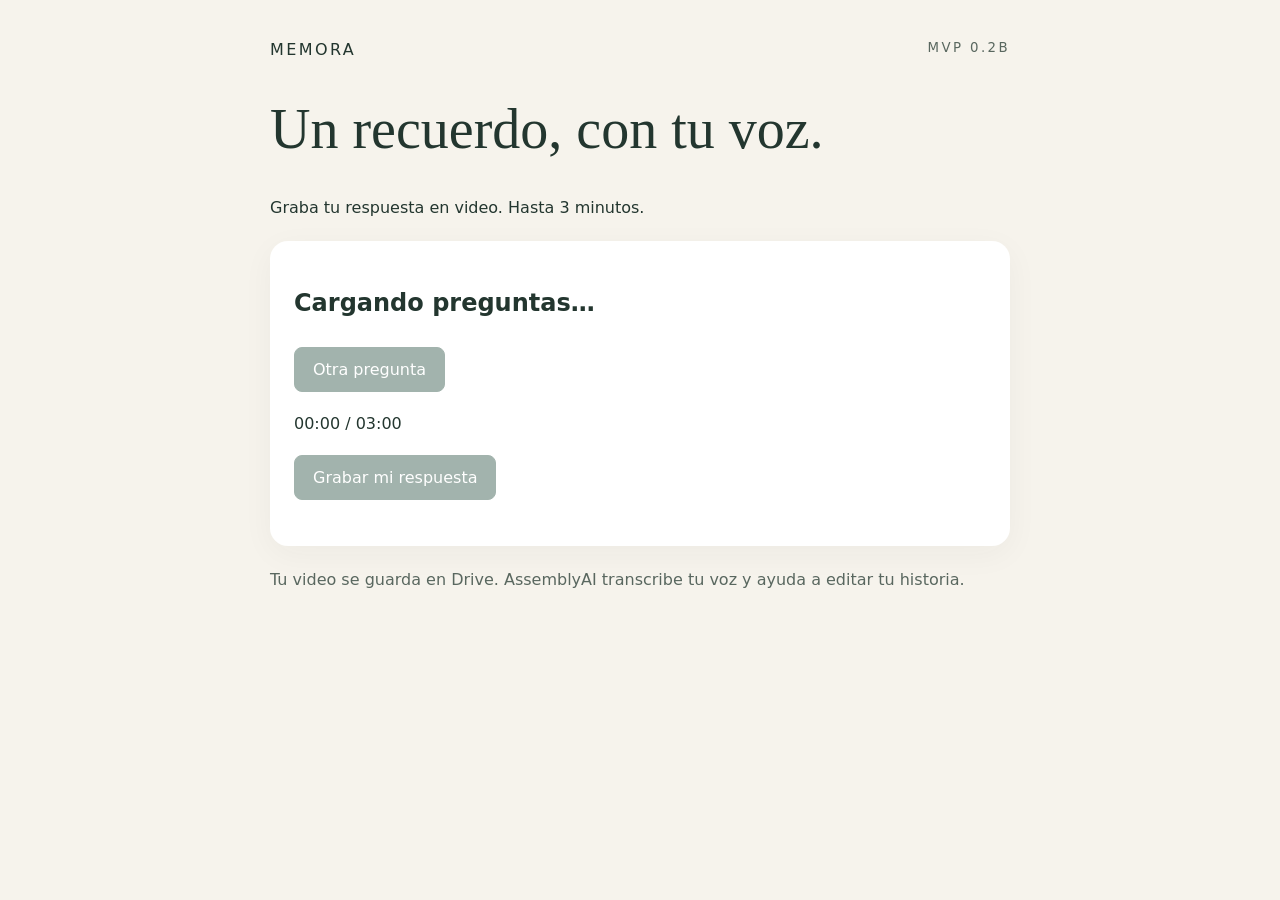
==== commit cab1f5f7: "Add files via upload" ====
--- a/mem/index.html
+++ b/mem/index.html
@@ -1,6 +1,8 @@
 <!doctype html>
 <html lang="es"><head><meta charset="utf-8"><meta name="viewport" content="width=device-width,initial-scale=1"><title>Memora · Tus recuerdos</title><link rel="stylesheet" href="styles.css"></head>
-<body><main><header><span>MEMORA</span><small>MVP 0.2A</small></header><h1>Un recuerdo, con tu voz.</h1><p>Graba tu respuesta en video. Hasta 3 minutos.</p>
+<body><main><header><span>MEMORA</span><small>MVP 0.2B</small></header><h1>Un recuerdo, con tu voz.</h1><p>Graba tu respuesta en video. Hasta 3 minutos.</p>
 <section><h2 id="question">Cargando preguntas…</h2><button id="another" disabled>Otra pregunta</button><p id="timer">00:00 / 03:00</p><video id="preview" playsinline controls hidden></video><div class="actions"><button id="record" disabled>Grabar mi respuesta</button><button id="stop" hidden>Terminar</button><button id="save" hidden>Guardar video en Drive</button><button id="retake" hidden>Grabar otra vez</button></div><p id="notice" role="status" aria-live="polite"></p></section>
-<section id="memory" hidden><h2 id="memoryQuestion"></h2><p id="status" role="status" aria-live="polite"></p><iframe id="driveVideo" title="Video guardado en Drive" allow="autoplay; fullscreen" allowfullscreen></iframe><p><a id="driveLink" target="_blank" rel="noopener">Abrir video en Drive</a></p><h3>Transcripción</h3><p id="transcript">Esperando la transcripción…</p><button id="retry" hidden>Reintentar transcripción</button><button id="refresh" hidden>Consultar de nuevo</button><button id="newMemory">Grabar otro recuerdo</button></section>
-<footer>Tu video se guarda en Drive y se envía a AssemblyAI para transcribirlo.</footer></main><script src="config.js"></script><script src="app.js"></script></body></html>
+<section id="memory" hidden><h2 id="memoryQuestion"></h2><p id="status" role="status" aria-live="polite"></p><iframe id="driveVideo" title="Video guardado en Drive" allow="autoplay; fullscreen" allowfullscreen></iframe><p><a id="driveLink" target="_blank" rel="noopener">Abrir video en Drive</a></p>
+<div id="storyPanel"><h3 id="storyTitle">Tu historia</h3><p id="storyText">La historia aparecerá después de la transcripción.</p><p id="storyNotice" role="status" aria-live="polite"></p><small id="storyCredit" hidden>Historia editada con IA a partir de tu transcripción. Revísala junto con el video.</small></div>
+<h3>Transcripción original</h3><p id="transcript">Esperando la transcripción…</p><button id="retry" hidden>Reintentar transcripción</button><button id="createStory" hidden>Crear historia de este recuerdo</button><button id="retryStory" hidden>Reintentar historia</button><button id="refresh" hidden>Consultar de nuevo</button><button id="newMemory">Grabar otro recuerdo</button></section>
+<footer>Tu video se guarda en Drive. AssemblyAI transcribe tu voz y ayuda a editar tu historia.</footer></main><script src="config.js"></script><script src="app.js"></script></body></html>
--- a/mem/styles.css
+++ b/mem/styles.css
@@ -1 +1,2 @@
 :root{font-family:system-ui,sans-serif;color:#23362f;background:#f6f3ec}*{box-sizing:border-box}main{max-width:780px;margin:auto;padding:32px 20px}header{display:flex;justify-content:space-between;letter-spacing:.15em}h1{font-family:Georgia,serif;font-size:clamp(2rem,6vw,3.5rem);font-weight:400}h2{font-size:1.5rem;line-height:1.5}section{background:#fff;padding:24px;border-radius:18px;margin:24px 0;box-shadow:0 8px 32px #23362f0b}button{font:inherit;border:1px solid #33594b;background:#33594b;color:white;padding:12px 18px;border-radius:8px;cursor:pointer;margin:6px 4px 6px 0}button:disabled{opacity:.45;cursor:default}video,iframe{width:100%;aspect-ratio:16/9;background:#17261f;border:0;border-radius:10px}video{object-fit:contain}#transcript{white-space:pre-wrap;line-height:1.8;overflow-wrap:anywhere}#timer{font-variant-numeric:tabular-nums}footer,small{color:#59675f}a{color:#33594b}[hidden]{display:none!important}
+:is(#storyText){white-space:pre-wrap;line-height:1.9;overflow-wrap:anywhere;font-family:Georgia,serif;font-size:1.15rem}#storyPanel{margin:28px 0;padding:24px;border-left:3px solid #b89d6a;background:#faf8f3}#storyTitle{font-family:Georgia,serif;font-size:1.65rem;font-weight:400;margin-top:0}#storyNotice{color:#78531f}
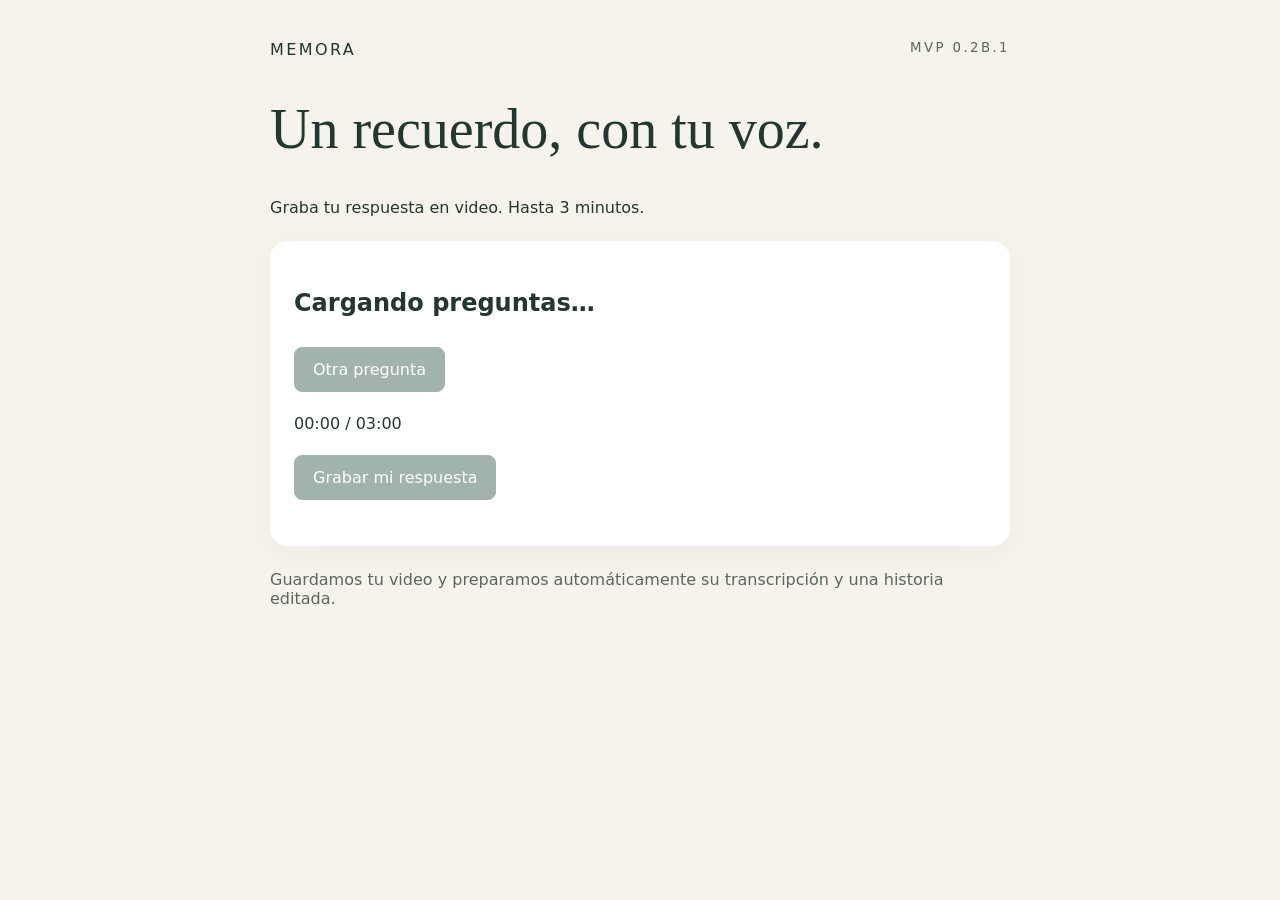
==== commit 3ac88116: "Add files via upload" ====
--- a/mem/index.html
+++ b/mem/index.html
@@ -1,8 +1,9 @@
 <!doctype html>
-<html lang="es"><head><meta charset="utf-8"><meta name="viewport" content="width=device-width,initial-scale=1"><title>Memora · Tus recuerdos</title><link rel="stylesheet" href="styles.css"></head>
-<body><main><header><span>MEMORA</span><small>MVP 0.2B</small></header><h1>Un recuerdo, con tu voz.</h1><p>Graba tu respuesta en video. Hasta 3 minutos.</p>
-<section><h2 id="question">Cargando preguntas…</h2><button id="another" disabled>Otra pregunta</button><p id="timer">00:00 / 03:00</p><video id="preview" playsinline controls hidden></video><div class="actions"><button id="record" disabled>Grabar mi respuesta</button><button id="stop" hidden>Terminar</button><button id="save" hidden>Guardar video en Drive</button><button id="retake" hidden>Grabar otra vez</button></div><p id="notice" role="status" aria-live="polite"></p></section>
-<section id="memory" hidden><h2 id="memoryQuestion"></h2><p id="status" role="status" aria-live="polite"></p><iframe id="driveVideo" title="Video guardado en Drive" allow="autoplay; fullscreen" allowfullscreen></iframe><p><a id="driveLink" target="_blank" rel="noopener">Abrir video en Drive</a></p>
-<div id="storyPanel"><h3 id="storyTitle">Tu historia</h3><p id="storyText">La historia aparecerá después de la transcripción.</p><p id="storyNotice" role="status" aria-live="polite"></p><small id="storyCredit" hidden>Historia editada con IA a partir de tu transcripción. Revísala junto con el video.</small></div>
-<h3>Transcripción original</h3><p id="transcript">Esperando la transcripción…</p><button id="retry" hidden>Reintentar transcripción</button><button id="createStory" hidden>Crear historia de este recuerdo</button><button id="retryStory" hidden>Reintentar historia</button><button id="refresh" hidden>Consultar de nuevo</button><button id="newMemory">Grabar otro recuerdo</button></section>
-<footer>Tu video se guarda en Drive. AssemblyAI transcribe tu voz y ayuda a editar tu historia.</footer></main><script src="config.js"></script><script src="app.js"></script></body></html>
+<html lang="es"><head><meta charset="utf-8"><meta name="viewport" content="width=device-width,initial-scale=1"><title>Memora · Tus recuerdos</title><link rel="stylesheet" href="styles.css?v=0.2B.1"></head>
+<body><main><header><span>MEMORA</span><small>MVP 0.2B.1</small></header><h1>Un recuerdo, con tu voz.</h1><p>Graba tu respuesta en video. Hasta 3 minutos.</p>
+<section id="recordingPanel"><h2 id="question">Cargando preguntas…</h2><button id="another" disabled>Otra pregunta</button><p id="timer">00:00 / 03:00</p><video id="preview" playsinline controls hidden></video><div class="actions"><button id="record" disabled>Grabar mi respuesta</button><button id="stop" hidden>Terminar</button><button id="save" hidden>Guardar video</button><button id="retake" hidden>Grabar otra vez</button></div><p id="notice" role="status" aria-live="polite"></p></section>
+<section id="memory" hidden><h2 id="memoryQuestion"></h2><ol class="progress" aria-label="Progreso de tu recuerdo"><li id="stepSave">1. Guardando video…</li><li id="stepTranscript">2. Transcripción pendiente</li><li id="stepStory">3. Historia editada pendiente</li></ol><p id="status" role="status" aria-live="polite"></p><iframe id="driveVideo" title="Tu video" allow="autoplay; fullscreen" allowfullscreen></iframe><p><a id="driveLink" target="_blank" rel="noopener">Abrir video</a></p>
+<h3>Transcripción original</h3><p id="transcript">Tu transcripción aparecerá aquí automáticamente.</p>
+<div id="storyPanel"><h3 id="storyTitle">Tu historia editada</h3><p id="storyText">La historia aparecerá después de la transcripción.</p><p id="storyNotice" role="status" aria-live="polite"></p><small id="storyCredit" hidden>Historia editada con IA a partir de tu transcripción. Revísala junto con el video.</small></div>
+<button id="retry" hidden>Reintentar transcripción</button><button id="createStory" hidden>Crear historia de este recuerdo</button><button id="retryStory" hidden>Reintentar historia</button><button id="refresh" hidden>Consultar de nuevo</button><button id="newMemory">Grabar otro recuerdo</button></section>
+<footer>Guardamos tu video y preparamos automáticamente su transcripción y una historia editada.</footer></main><script src="config.js"></script><script src="app.js?v=0.2B.1"></script></body></html>
--- a/mem/styles.css
+++ b/mem/styles.css
@@ -1,2 +1,3 @@
 :root{font-family:system-ui,sans-serif;color:#23362f;background:#f6f3ec}*{box-sizing:border-box}main{max-width:780px;margin:auto;padding:32px 20px}header{display:flex;justify-content:space-between;letter-spacing:.15em}h1{font-family:Georgia,serif;font-size:clamp(2rem,6vw,3.5rem);font-weight:400}h2{font-size:1.5rem;line-height:1.5}section{background:#fff;padding:24px;border-radius:18px;margin:24px 0;box-shadow:0 8px 32px #23362f0b}button{font:inherit;border:1px solid #33594b;background:#33594b;color:white;padding:12px 18px;border-radius:8px;cursor:pointer;margin:6px 4px 6px 0}button:disabled{opacity:.45;cursor:default}video,iframe{width:100%;aspect-ratio:16/9;background:#17261f;border:0;border-radius:10px}video{object-fit:contain}#transcript{white-space:pre-wrap;line-height:1.8;overflow-wrap:anywhere}#timer{font-variant-numeric:tabular-nums}footer,small{color:#59675f}a{color:#33594b}[hidden]{display:none!important}
 :is(#storyText){white-space:pre-wrap;line-height:1.9;overflow-wrap:anywhere;font-family:Georgia,serif;font-size:1.15rem}#storyPanel{margin:28px 0;padding:24px;border-left:3px solid #b89d6a;background:#faf8f3}#storyTitle{font-family:Georgia,serif;font-size:1.65rem;font-weight:400;margin-top:0}#storyNotice{color:#78531f}
+.progress{list-style:none;padding:14px 16px;margin:20px 0;background:#f6f3ec;border-radius:10px;font-size:.95rem;line-height:1.8}
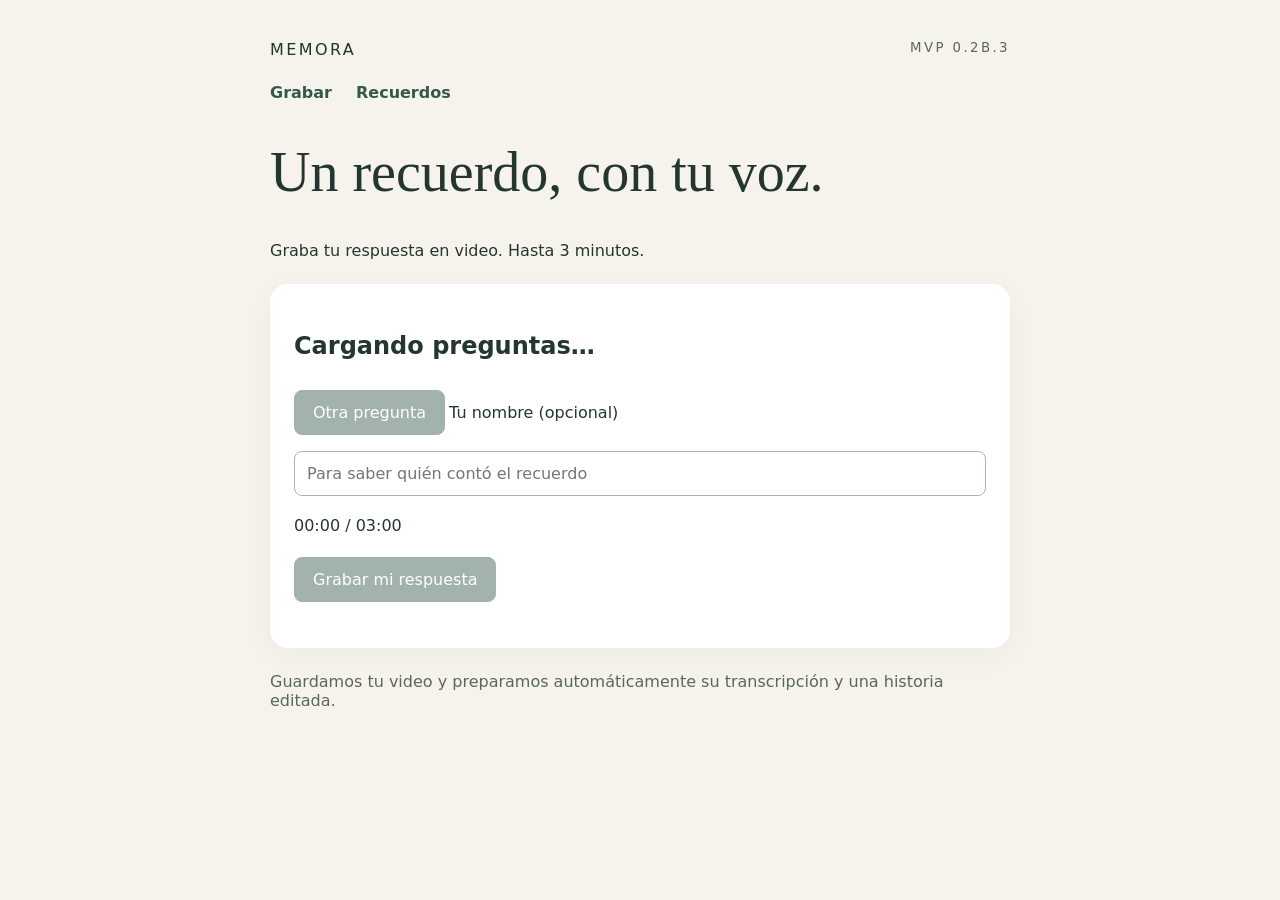
==== commit b41a1156: "Add files via upload" ====
--- a/mem/index.html
+++ b/mem/index.html
@@ -1,9 +1,9 @@
 <!doctype html>
-<html lang="es"><head><meta charset="utf-8"><meta name="viewport" content="width=device-width,initial-scale=1"><title>Memora · Tus recuerdos</title><link rel="stylesheet" href="styles.css?v=0.2B.1"></head>
-<body><main><header><span>MEMORA</span><small>MVP 0.2B.1</small></header><h1>Un recuerdo, con tu voz.</h1><p>Graba tu respuesta en video. Hasta 3 minutos.</p>
-<section id="recordingPanel"><h2 id="question">Cargando preguntas…</h2><button id="another" disabled>Otra pregunta</button><p id="timer">00:00 / 03:00</p><video id="preview" playsinline controls hidden></video><div class="actions"><button id="record" disabled>Grabar mi respuesta</button><button id="stop" hidden>Terminar</button><button id="save" hidden>Guardar video</button><button id="retake" hidden>Grabar otra vez</button></div><p id="notice" role="status" aria-live="polite"></p></section>
-<section id="memory" hidden><h2 id="memoryQuestion"></h2><ol class="progress" aria-label="Progreso de tu recuerdo"><li id="stepSave">1. Guardando video…</li><li id="stepTranscript">2. Transcripción pendiente</li><li id="stepStory">3. Historia editada pendiente</li></ol><p id="status" role="status" aria-live="polite"></p><iframe id="driveVideo" title="Tu video" allow="autoplay; fullscreen" allowfullscreen></iframe><p><a id="driveLink" target="_blank" rel="noopener">Abrir video</a></p>
+<html lang="es"><head><meta charset="utf-8"><meta name="viewport" content="width=device-width,initial-scale=1"><title>Memora · Tus recuerdos</title><link rel="stylesheet" href="styles.css?v=0.2B.3"></head>
+<body data-page="record"><main><header><span>MEMORA</span><small>MVP 0.2B.3</small></header><nav><a href="index.html">Grabar</a><a href="recuerdos.html">Recuerdos</a></nav><h1>Un recuerdo, con tu voz.</h1><p>Graba tu respuesta en video. Hasta 3 minutos.</p>
+<section id="recordingPanel"><h2 id="question">Cargando preguntas…</h2><button id="another" disabled>Otra pregunta</button><label for="participantName">Tu nombre (opcional)</label><input id="participantName" maxlength="80" autocomplete="off" placeholder="Para saber quién contó el recuerdo"><p id="timer">00:00 / 03:00</p><video id="preview" playsinline controls hidden></video><div class="actions"><button id="record" disabled>Grabar mi respuesta</button><button id="stop" hidden>Terminar</button><button id="save" hidden>Guardar video</button><button id="retake" hidden>Grabar otra vez</button></div><p id="notice" role="status" aria-live="polite"></p></section>
+<section id="memory" hidden><h2 id="memoryQuestion"></h2><p id="memoryPerson"></p><ol class="progress" aria-label="Progreso de tu recuerdo"><li id="stepSave">1. Guardando video…</li><li id="stepTranscript">2. Transcripción pendiente</li><li id="stepStory">3. Historia editada pendiente</li></ol><p id="status" role="status" aria-live="polite"></p><iframe id="driveVideo" title="Tu video" allow="autoplay; fullscreen" allowfullscreen></iframe><p><a id="driveLink" target="_blank" rel="noopener">Abrir video</a></p>
 <h3>Transcripción original</h3><p id="transcript">Tu transcripción aparecerá aquí automáticamente.</p>
 <div id="storyPanel"><h3 id="storyTitle">Tu historia editada</h3><p id="storyText">La historia aparecerá después de la transcripción.</p><p id="storyNotice" role="status" aria-live="polite"></p><small id="storyCredit" hidden>Historia editada con IA a partir de tu transcripción. Revísala junto con el video.</small></div>
 <button id="retry" hidden>Reintentar transcripción</button><button id="createStory" hidden>Crear historia de este recuerdo</button><button id="retryStory" hidden>Reintentar historia</button><button id="refresh" hidden>Consultar de nuevo</button><button id="newMemory">Grabar otro recuerdo</button></section>
-<footer>Guardamos tu video y preparamos automáticamente su transcripción y una historia editada.</footer></main><script src="config.js"></script><script src="app.js?v=0.2B.1"></script></body></html>
+<p id="pageNotice" role="status"></p><div><a id="openMemory" hidden>Abrir página del recuerdo</a><button id="copyMemory" hidden>Copiar enlace</button><p id="linkNotice" role="status"></p></div><footer>Guardamos tu video y preparamos automáticamente su transcripción y una historia editada.</footer></main><script src="config.js"></script><script src="api.js?v=0.2B.3"></script><script src="app.js?v=0.2B.3"></script></body></html>
--- a/mem/styles.css
+++ b/mem/styles.css
@@ -1,3 +1,4 @@
 :root{font-family:system-ui,sans-serif;color:#23362f;background:#f6f3ec}*{box-sizing:border-box}main{max-width:780px;margin:auto;padding:32px 20px}header{display:flex;justify-content:space-between;letter-spacing:.15em}h1{font-family:Georgia,serif;font-size:clamp(2rem,6vw,3.5rem);font-weight:400}h2{font-size:1.5rem;line-height:1.5}section{background:#fff;padding:24px;border-radius:18px;margin:24px 0;box-shadow:0 8px 32px #23362f0b}button{font:inherit;border:1px solid #33594b;background:#33594b;color:white;padding:12px 18px;border-radius:8px;cursor:pointer;margin:6px 4px 6px 0}button:disabled{opacity:.45;cursor:default}video,iframe{width:100%;aspect-ratio:16/9;background:#17261f;border:0;border-radius:10px}video{object-fit:contain}#transcript{white-space:pre-wrap;line-height:1.8;overflow-wrap:anywhere}#timer{font-variant-numeric:tabular-nums}footer,small{color:#59675f}a{color:#33594b}[hidden]{display:none!important}
 :is(#storyText){white-space:pre-wrap;line-height:1.9;overflow-wrap:anywhere;font-family:Georgia,serif;font-size:1.15rem}#storyPanel{margin:28px 0;padding:24px;border-left:3px solid #b89d6a;background:#faf8f3}#storyTitle{font-family:Georgia,serif;font-size:1.65rem;font-weight:400;margin-top:0}#storyNotice{color:#78531f}
 .progress{list-style:none;padding:14px 16px;margin:20px 0;background:#f6f3ec;border-radius:10px;font-size:.95rem;line-height:1.8}
+nav{display:flex;gap:24px;margin:24px 0}nav a{font-weight:600;text-decoration:none}input,select{display:block;width:100%;padding:12px;margin:10px 0 20px;font:inherit;border:1px solid #a9b5ae;border-radius:8px}.filters{display:flex;gap:16px;align-items:center;flex-wrap:wrap}.filters label{flex:1;min-width:180px}.buttonLink{display:inline-block;margin:18px 0 0;padding:12px 18px;border-radius:8px;background:#33594b;color:white;text-decoration:none}#library>div>h2{font-family:Georgia,serif;font-size:2rem}
